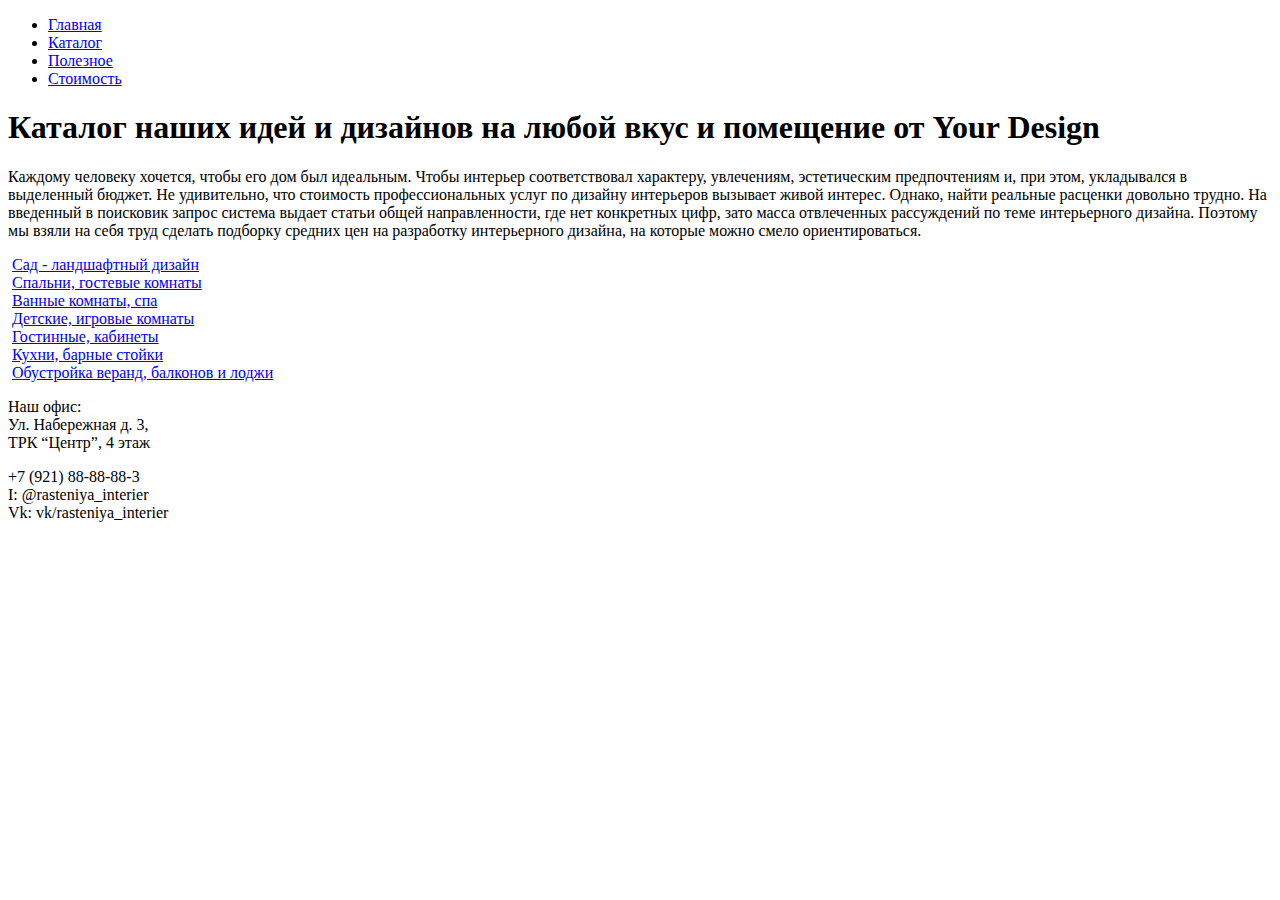
==== katalog.html @ 1b96cf3d "Add files via upload" ====
<!DOCTYPE html>
<html lang="ru">
<head>
    <meta charset="UTF-8">
    <meta http-equiv="X-UA-Compatible" content="IE=edge">
    <meta name="viewport" content="width=device-width, initial-scale=1.0">
    <link rel="stylesheet" href="css/main.css">
    <link rel="stylesheet" href="css/mobile.css">
    <link href="https://fonts.googleapis.com/css2?family=Montserrat:wght@300&display=swap" rel="stylesheet">
    <link rel="preconnect" href="https://fonts.googleapis.com">
    <link href="https://fonts.googleapis.com/css2?family=Montserrat:wght@300;600;800&display=swap" rel="stylesheet">
    <link rel="preconnect" href="https://fonts.gstatic.com" crossorigin>
    <title>Your Design</title>
</head>
<body>
  <div class="wrapper">
    <header class="header">
      <nav class="menu">
          <ul class="menu_item">
            <li class="menu-item-head"><a href="index.html" class="menu_link">Главная</a></li>
            <li class="menu-item-head"><a href="katalog.html" class="menu_active">Каталог</a></li>
            <li class="menu-item-head"><a href="Poleznoe.html" class="menu_link">Полезное</a></li>
            <li class="menu-item-head"><a href="Stoimost.html" class="menu_link">Стоимость</a></li>
          </ul>
      </nav>
    </header>
    <main>
      <div class="tekst-stoimosti">
        <h1>Каталог наших идей и дизайнов на любой вкус и помещение от Your Design</h1>
      <p>Каждому человеку хочется, чтобы его дом был идеальным.
        Чтобы интерьер соответствовал характеру, увлечениям,
        эстетическим предпочтениям и, при этом, укладывался
        в выделенный бюджет. Не удивительно, что стоимость
        профессиональных услуг по дизайну интерьеров
        вызывает живой интерес. Однако, найти реальные 
        расценки довольно трудно. На введенный в поисковик
        запрос система выдает статьи общей направленности,
        где нет конкретных цифр, зато масса отвлеченных
        рассуждений по теме интерьерного дизайна.
        Поэтому мы взяли на себя труд сделать подборку
        средних цен на разработку интерьерного дизайна,
        на которые можно смело ориентироваться.
        </p></div>
      <div class="katalog-tekst">
          <div class="tekst-img"><img src="img/Оформление сада.png" alt="">
            <a href="#">Сад - ландшафтный дизайн</a>
          </div>
          <div class="tekst-img"><img src="img/Оформление спальни.png" alt="">
            <a href="#">Спальни, гостевые комнаты</a>
          </div>
          <div class="tekst-img"><img src="img/Оформление ванной.png" alt="">
            <a href="#">Ванные комнаты, спа</a></div>
          <div class="tekst-img"><img src="img/Оформление детской.png" alt="">
            <a href="#">Детские, игровые комнаты</a></div>
          <div class="tekst-img"><img src="img/Оформление гостиной.png" alt="">
            <a href="#">Гостинные, кабинеты</a></div>
          <div class="tekst-img"><img src="img/Оформление кухни.png" alt="">
            <a href="#">Кухни, барные стойки</a></div>
          <div class="tekst-img"><img src="img/Оформление дома.png" alt="">
            <a href="#">Обустройка веранд, балконов и лоджи</a></div>
        </div>
      </div>
    </main>
  </div>
    <footer>
        <div class="footer">   
            <p>Наш офис:
            <br>Ул. Набережная д. 3,
            <br>ТРК “Центр”, 4 этаж</p>
            <p>+7 (921) 88-88-88-3</b>
            <br>I: @rasteniya_interier
            <br>Vk: vk/rasteniya_interier</p>     
        </div> 
    </footer>
</body>
</html>
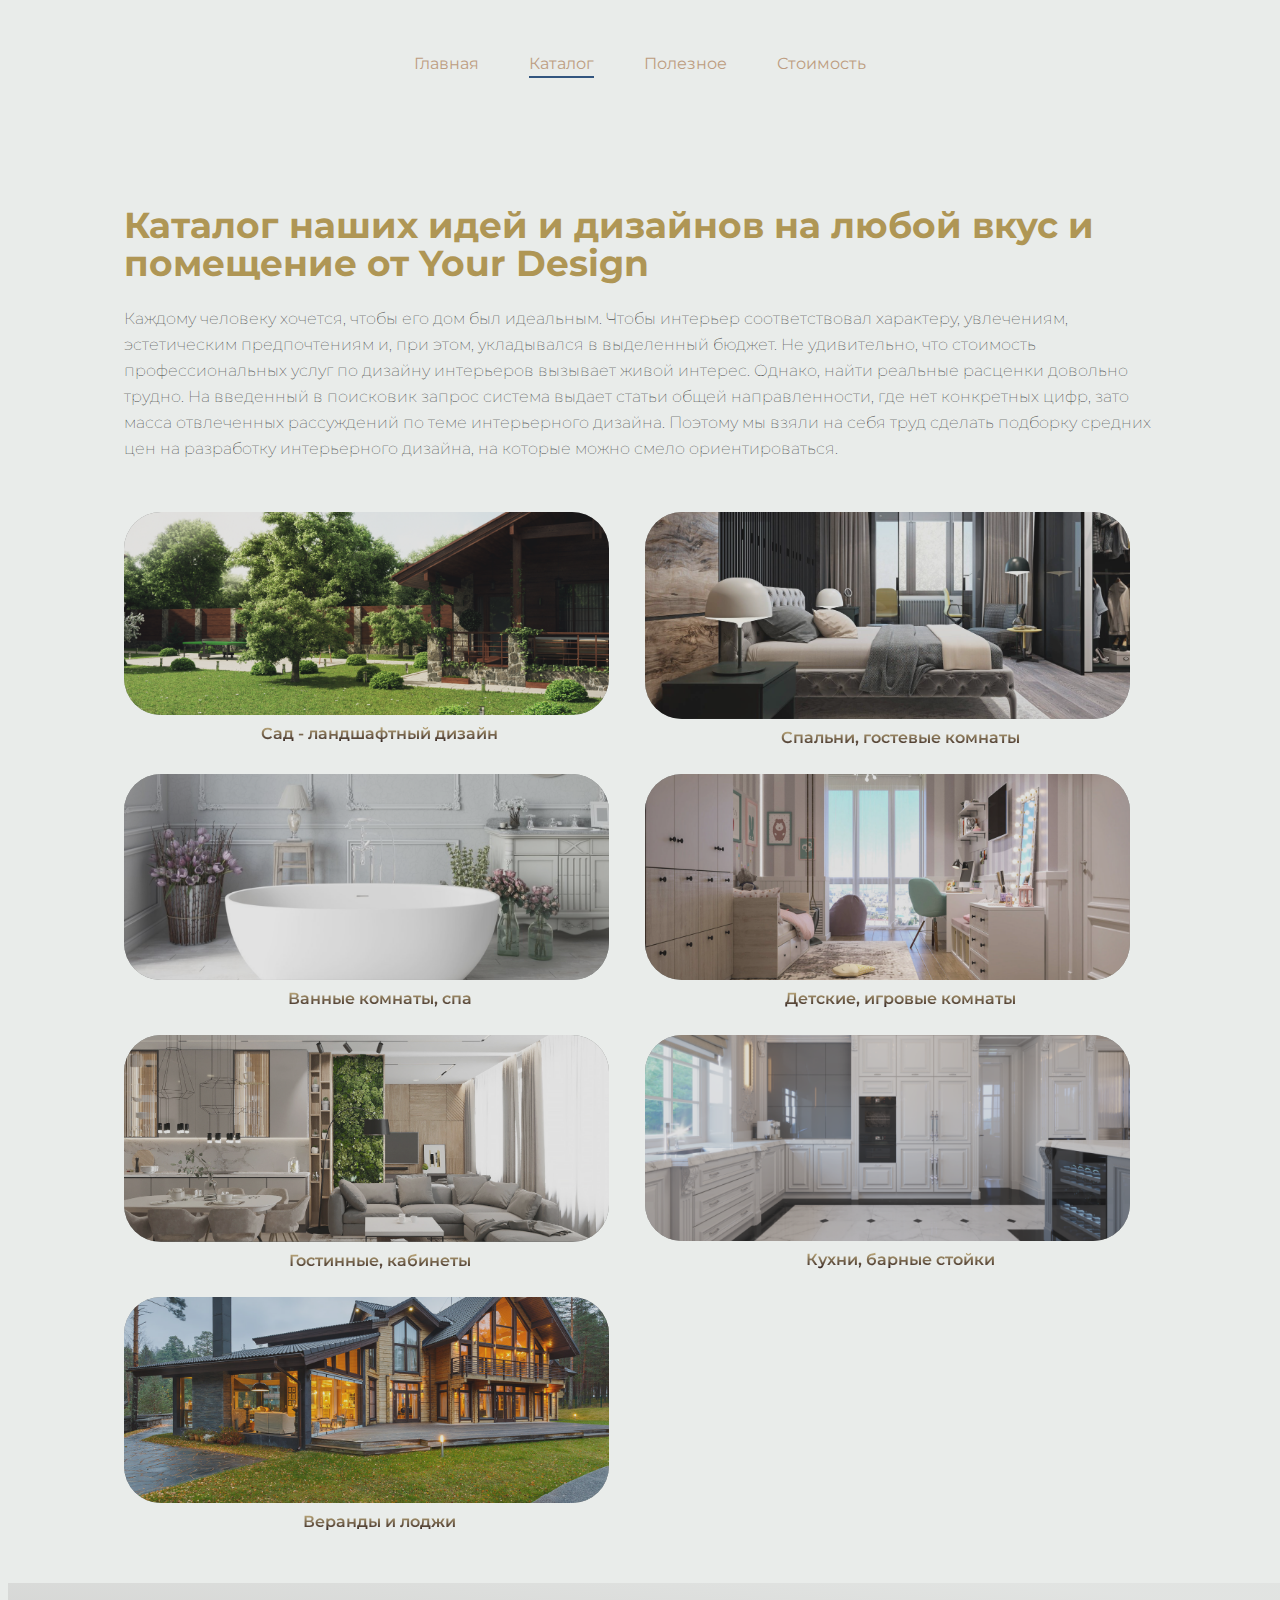
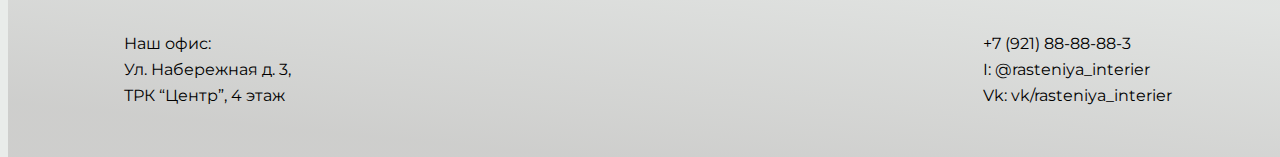
==== commit 54e6cc35: "Update katalog.html" ====
--- a/katalog.html
+++ b/katalog.html
@@ -57,7 +57,7 @@
           <div class="tekst-img"><img src="img/Оформление кухни.png" alt="">
             <a href="#">Кухни, барные стойки</a></div>
           <div class="tekst-img"><img src="img/Оформление дома.png" alt="">
-            <a href="#">Обустройка веранд, балконов и лоджи</a></div>
+            <a href="#">Веранды и лоджи</a></div>
         </div>
       </div>
     </main>
@@ -73,4 +73,4 @@
         </div> 
     </footer>
 </body>
-</html>+</html>
--- a/css/main.css
+++ b/css/main.css
@@ -0,0 +1,289 @@
+body {
+    height: 100%;
+    font-family: 'Montserrat', sans-serif;
+    background:#e7ebe8ee;
+}
+
+.content {
+    margin: 120px 116px;
+    display: grid;
+    grid-template-columns: 50% 50%;
+    grid-column-gap: 60px;
+    grid-row-gap: 20px;
+    grid-template-columns: repeat(auto-fit, minmax(450px, 1fr));
+    grid-auto-rows: minmax(10, auto);
+    justify-content: space-around;
+}
+
+.text_info h1 {
+    font-weight: normal;
+    font-size: 50px;
+    line-height: 33px;
+    font-family: 'Marcellus SC';
+    color: #755D5D;
+}
+
+.h4 {
+    width: 597px;
+    font-weight: normal;
+    font-size: 14px;
+    display: flex;
+    align-items: center;
+    color: #9B8667;
+}
+
+.h2 {
+    font-weight: 600;
+    font-size: 35px;
+    line-height: 37px;
+    display: flex;
+    color: #000000;
+}
+
+.block_content {
+    font-weight: 300;
+    font-size: 20px;
+    line-height: 33px;
+    display: flex;
+    color: #000000;
+}
+
+.price {
+    justify-content: space-between;
+    width: 470px;
+    border: 1px solid #000000;
+    box-sizing: border-box;
+    border-radius: 47px;
+    margin: auto 116px;
+}
+
+.price h3 {
+    text-align: center;
+    font-style: normal;  
+    font-size: 24px;
+    line-height: 27px;
+    color: #000000;
+}
+
+.block_price  {
+    font-size: 18px;
+    line-height: 32px; 
+    margin: 30px 20px;
+    color: #000000;
+}
+
+.katalog-tekst {
+    text-align: center;
+    font-family: 'Montserrat';
+    font-size: 25px;
+    margin: 50px 116px;
+    display: grid;
+    grid-template-columns: 1fr;
+    grid-column-gap: 10px;
+    grid-row-gap: 25px;
+    grid-template-columns: repeat(auto-fit, minmax(350px, 1fr));
+    grid-auto-rows: minmax(10, auto);
+}
+
+.tekst-img a {
+    margin-top: 10px;
+    font-weight: 300;
+    font-size: 16px;
+    position: relative;
+    cursor: pointer;
+    line-height: 1; 
+    text-decoration: none;
+    font-weight: 600;
+    color: #000000; 
+    text-decoration: none;
+    background: linear-gradient(180deg, #D6C18B 0%, #2D1E1E 100%);
+    -webkit-background-clip: text;
+    -webkit-text-fill-color: transparent;
+    background-clip: text;
+}
+
+.tekst-img a:after {
+    content: "";
+	display: block;
+	position: absolute;
+	left: 0; 
+	width: 0;
+	height: 1.5px;
+	background-color: #b9aa56;
+    transition: width 0.4s ease-out;
+}
+
+.tekst-img a:hover:after,
+.tekst-img a:focus:after {
+    width: 100%; 
+}
+
+.tekst-img img {
+    display: block;
+    width: 100%;
+    max-width: 95%;
+    border-radius: 37px;
+    transition: 1.5s;
+    background: #00000088;
+    position: relative;   
+}
+
+.tekst-img img:hover {
+    transform: scale(1.02);
+    z-index: 99;
+    background-color: rgba(0, 0, 0, 0.671);
+    background-image: linear-gradient( to top,rgb(0, 0, 0),
+      rgba(0, 0, 0, 0) 60%,
+      rgb(0, 0, 0) 100%);  
+}
+
+.poleznoe-tekst {
+    text-align: center;
+    font-family: 'Montserrat';
+    font-size: 25px;
+    margin: 50px 116px;
+    display: grid;
+    grid-template-columns: 1fr;
+    grid-column-gap: 15px;
+    grid-row-gap: 5px;
+    grid-template-columns: repeat(auto-fit, minmax(350px, 1fr));
+    grid-auto-rows: minmax(10, auto);
+}
+
+.poleznoe-img img {
+    margin: 0 auto;
+    display: block;
+    margin-top: 29px;
+    width: 100%;
+    max-width: 95%;
+    border-radius: 37px;
+    transition: 1.5s;
+    background: #00000088;
+    position: relative; 
+    overflow: hidden;
+}
+
+.poleznoe-img img:hover {
+    transform: scale(1.02);
+    z-index: 99;
+    background-color: rgba(0, 0, 0, 0.671);
+    background-image: linear-gradient(
+      to top,
+      rgb(0, 0, 0),
+      rgba(0, 0, 0, 0) 60%,
+      rgb(0, 0, 0) 100%);  
+}
+
+.poleznoe-img a {
+    margin-top: 10px;
+    font-weight: 300;
+    font-size: 20px;
+    position: relative;
+    cursor: pointer;
+    line-height: 1px; 
+    text-decoration: none; 
+    font-weight: 600;
+    color: #000000; 
+    text-decoration: none;
+    background: linear-gradient(180deg, #D6C18B 0%, #2D1E1E 100%);
+    -webkit-background-clip: text;
+    -webkit-text-fill-color: transparent;
+    background-clip: text;
+}
+
+.poleznoe-img a:after {
+    content: "";
+	display: block;
+	position: absolute;
+	left: 0;
+	width: 0;
+	height: 1.5px; 
+	background-color: #b9aa56; 
+	transition: width 0.4s ease-out; 
+}
+
+.poleznoe-img a:hover:after,
+.poleznoe-img a:focus:after {
+	width: 100%;
+}
+
+.tekst-stoimosti {
+    padding-top: 93px;  
+    margin: auto 116px;
+    line-height: 26px;
+    font-weight: 100;
+    color: rgba(0, 0, 0, 1);
+}
+
+.tekst-stoimosti h1 {
+    color: #af9655;
+    line-height: 38px;
+    font-size: 36px;    
+}
+
+.stoimosti-img img{
+    max-width: 100%; 
+}
+
+.menu {
+    margin: 0 auto;
+}
+
+.menu_item {
+    display: flex;
+    flex-flow: row nowrap;
+    align-items: center;
+}
+
+.menu_item a:hover {
+    color: #018ABE;
+}
+
+.menu-item-head:not(:last-child) {
+    margin: 0 50px 0 0;
+}
+
+.menu_active {
+    border-bottom: 2px solid #32557f;
+    padding-bottom: 3px;
+}
+
+.header {
+    z-index: 50;
+    padding-top: 30px;
+    display: flex;
+    align-items: center;
+    justify-content: space-between;
+}
+
+a {
+    text-decoration: none;
+    font-family: 'Montserrat';
+    font-size: 16px;
+    color: rgb(189, 157, 129);
+    white-space: nowrap;
+}
+
+ul,li {
+    padding: 0;
+    list-style-type: none;
+}
+
+footer {
+    position: absolute;
+    min-width: 100%;
+    background: linear-gradient(185.4deg,
+    rgba(163, 160, 160, 0.1127) 9.23%, 
+    rgba(116, 107, 107, 0.23) 81.53%);
+    z-index: 50; 
+}  
+
+.footer {
+    display: flex;
+    justify-content: space-between;
+    font-size: 100%;
+    line-height: 26px;
+    margin: 32px 116px ;
+    text-align: left;
+    color: rgba(0, 0, 0, 1);
+}
--- a/css/mobile.css
+++ b/css/mobile.css
@@ -0,0 +1,80 @@
+@media(max-width: 1174px){
+
+    .price {
+        margin: auto 0;  
+    }
+}
+
+@media(max-width: 620px){
+    
+    .main-title-info {
+        margin: 0;
+    }
+    .h2 , .h4 , .h1 , .block_conten{
+        margin-left: auto;   
+    }
+
+    .tekst-stoimosti {
+        margin: 10%;  
+    }
+
+    .katalog-tekst {
+        margin: 50px;
+    }
+    
+    .footer {
+        margin: 32px 60px ;
+    }
+
+}
+
+@media(max-width: 500px){
+    .price {
+        max-width: 70%;
+        margin: 20px auto;
+    }
+}
+
+@media(max-width: 400px) {
+    .h4 , .h1 {
+        font-size: 3vw;
+        margin-left: 50px;     
+    }
+
+    .h2 {
+        font-size: 2vw;
+        margin-left: 50px; 
+    }
+
+    .block_content {
+        width: 350px;
+        margin-left: 50px;  
+    }
+
+    .katalog-tekst {
+        width: 300px;
+       
+    }
+
+    .map {
+       width: 90%;
+    }
+
+    .tekst-stoimosti {
+        margin-left: auto;  
+    }
+
+    .poleznoe-tekst {
+        width: 100px;
+        margin-left: 0;          
+    }
+
+    footer {
+        width: 300px;
+    }
+
+    .footer {
+        margin: 20px;
+        font-size: 12px;
+    }
+}
